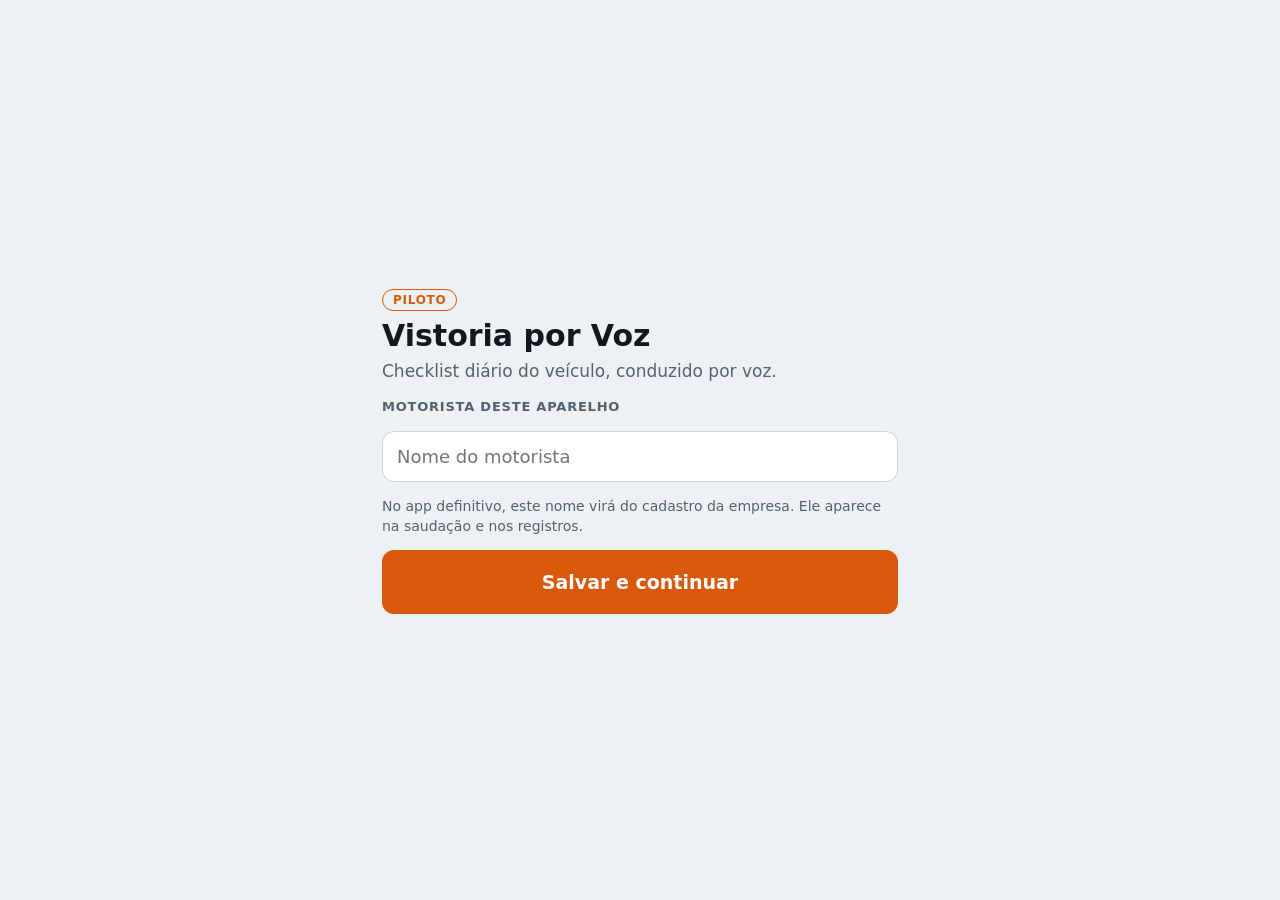
==== index.html @ 306d656b "Add files via upload" ====
<!doctype html>
<html lang="pt-BR">
<head>
  <meta charset="utf-8">
  <meta name="viewport" content="width=device-width, initial-scale=1, viewport-fit=cover">
  <meta name="theme-color" content="#E2620E">
  <meta name="description" content="Vistoria diária de veículos conduzida por voz.">
  <title>Vistoria por Voz</title>
  <link rel="manifest" href="manifest.webmanifest">
  <link rel="icon" type="image/png" href="icon-192.png">
  <link rel="apple-touch-icon" href="icon-192.png">
  <link rel="stylesheet" href="style.css">
</head>
<body>
  <div id="app" aria-live="polite"></div>
  <noscript>Este aplicativo precisa de JavaScript ativado.</noscript>
  <script src="checklist.js"></script>
  <script src="falas.js"></script>
  <script src="app.js"></script>
</body>
</html>
---- style.css ----
/* Vistoria por Voz — paleta de frota: azul-petróleo, laranja de segurança.
   Botões de resposta propositalmente neutros: cor não deve induzir a resposta. */
:root {
  --bg: #EDF1F4; --sup: #FFFFFF; --sup2: #E1E7ED; --tinta: #12181F; --tinta2: #536170;
  --linha: #C9D3DC; --acento: #D9590B; --acento-tinta: #FFFFFF; --acento-suave: #FBE4D4;
  --ok: #1D8A4C; --leve: #9A6500; --grave: #C2352A;
  --app-b: #E4EBF1; --mot-b: #D9590B; --mot-tinta: #FFFFFF;
  --fonte: system-ui, -apple-system, "Segoe UI", Roboto, "Noto Sans", sans-serif;
  --mono: ui-monospace, "Roboto Mono", "SFMono-Regular", Menlo, monospace;
  color-scheme: light;
}
@media (prefers-color-scheme: dark) {
  :root {
    --bg: #0E141A; --sup: #161F28; --sup2: #1F2B36; --tinta: #EDF2F6; --tinta2: #9BAEBE;
    --linha: #2A3844; --acento: #FF7A1F; --acento-tinta: #10161C; --acento-suave: #3A2416;
    --ok: #3CC673; --leve: #E0A93E; --grave: #FF6A5C;
    --app-b: #1F2A35; --mot-b: #FF7A1F; --mot-tinta: #10161C;
    color-scheme: dark;
  }
}
* { box-sizing: border-box; }
html, body { height: 100%; margin: 0; }
body { background: var(--bg); color: var(--tinta); font-family: var(--fonte); font-size: 17px; line-height: 1.45;
  -webkit-font-smoothing: antialiased; -webkit-tap-highlight-color: transparent; }
#app { height: 100%; max-width: 560px; margin: 0 auto; }
.tela { display: flex; flex-direction: column; min-height: 100%; height: 100%; background: var(--bg); }
h1, h2, h3 { margin: 0; line-height: 1.15; text-wrap: balance; }

/* topo */
.topo { display: flex; align-items: center; gap: 10px; padding: calc(10px + env(safe-area-inset-top, 0px)) 12px 10px;
  background: var(--sup); border-bottom: 1px solid var(--linha); position: sticky; top: 0; z-index: 5; }
.topo .h-txt { flex: 1; min-width: 0; display: flex; flex-direction: column; }
.topo .h-t { font-weight: 800; font-size: 16px; letter-spacing: .01em; }
.topo .h-s { font-size: 13px; color: var(--tinta2); white-space: nowrap; overflow: hidden; text-overflow: ellipsis; }
.btn-topo { background: transparent; border: 1px solid var(--linha); color: var(--tinta); border-radius: 10px;
  padding: 8px 12px; font: 600 14px var(--fonte); min-height: 40px; cursor: pointer; }
.chip-voz { font-size: 11px; font-weight: 700; text-transform: uppercase; letter-spacing: .05em; padding: 5px 9px;
  border-radius: 999px; background: var(--sup2); color: var(--tinta2); white-space: nowrap; }
.chip-voz.on { color: var(--ok); }
.chip-voz.off { color: var(--leve); }
body.ouvindo .chip-voz { color: var(--acento-tinta); background: var(--acento); }
.prog { height: 4px; background: var(--sup2); }
.prog-barra { height: 100%; background: var(--acento); width: 0; transition: width .3s ease; }

/* conversa */
.log { flex: 1; overflow-y: auto; padding: 16px; display: flex; flex-direction: column; gap: 10px; }
.balao { max-width: 86%; padding: 11px 14px; border-radius: 16px; }
.balao.app { align-self: flex-start; background: var(--app-b); border-bottom-left-radius: 5px; }
.balao.mot { align-self: flex-end; background: var(--mot-b); color: var(--mot-tinta); border-bottom-right-radius: 5px; font-weight: 600; }
.balao.sis { align-self: center; background: none; color: var(--tinta2); font-size: 13px; text-align: center; padding: 2px; max-width: 100%; }
.cartao { background: var(--sup); border: 1px solid var(--linha); border-left: 5px solid var(--acento); border-radius: 12px; padding: 13px 15px; }
.cartao.item { border-left-color: var(--tinta2); }
.cartao.ok { border-left-color: var(--ok); }
.cartao.leve { border-left-color: var(--leve); }
.cartao.grave { border-left-color: var(--grave); }
.cartao.grave .c-val { color: var(--grave); }
.c-rot { font-size: 12px; font-weight: 700; text-transform: uppercase; letter-spacing: .06em; color: var(--tinta2); }
.c-val { font-weight: 700; font-size: 19px; margin-top: 3px; }
.c-nota { margin: 6px 0 0; font-size: 14px; color: var(--tinta2); }
.c-lista { margin: 6px 0 0; padding-left: 20px; }
table.dados { width: 100%; border-collapse: collapse; margin-top: 6px; font-size: 15px; }
table.dados td { padding: 3px 0; vertical-align: top; }
table.dados td:first-child { color: var(--tinta2); width: 44%; padding-right: 8px; }
table.dados td:last-child { font-weight: 600; font-variant-numeric: tabular-nums; }

/* rodapé de ações */
.rodape { background: var(--sup); border-top: 1px solid var(--linha); padding: 12px 14px calc(12px + env(safe-area-inset-bottom, 0px));
  display: flex; flex-direction: column; gap: 10px; }
.prompt { font-size: 14px; color: var(--tinta2); text-align: center; min-height: 20px; }
.prompt:empty { display: none; }
.acoes { display: flex; flex-direction: column; gap: 10px; }
.linha { display: flex; gap: 10px; }
.linha > * { flex: 1; }

/* botões */
.btn { font: 600 17px var(--fonte); border: 1px solid transparent; border-radius: 12px; padding: 14px 16px; min-height: 56px;
  cursor: pointer; background: var(--sup2); color: var(--tinta); width: 100%; transition: transform .06s, filter .15s; }
.btn:active { transform: scale(.98); }
.btn:focus-visible, .btn-topo:focus-visible, .op:focus-visible { outline: 3px solid var(--acento); outline-offset: 2px; }
.btn.pri { background: var(--acento); color: var(--acento-tinta); }
.btn.sec { background: transparent; border-color: var(--linha); }
.btn.grande { min-height: 64px; font-size: 19px; font-weight: 800; }
.btn.peq { min-height: 44px; font-size: 15px; padding: 8px 12px; }
.btn.perigo { background: transparent; border-color: var(--grave); color: var(--grave); }
.btn.mic { background: var(--acento-suave); color: var(--tinta); border-color: var(--acento); }
body.ouvindo .btn.mic { background: var(--acento); color: var(--acento-tinta); animation: pulso 1.1s ease-in-out infinite; }
@keyframes pulso { 0%, 100% { filter: brightness(1); } 50% { filter: brightness(1.2); } }
@media (prefers-reduced-motion: reduce) { body.ouvindo .btn.mic { animation: none; } .prog-barra { transition: none; } }

.opcoes { display: grid; grid-template-columns: 1fr; gap: 8px; }
.opcoes.sn { grid-template-columns: 1fr 1fr; }
.op { font: 700 18px var(--fonte); border: 2px solid var(--linha); background: var(--sup); color: var(--tinta);
  border-radius: 12px; padding: 14px; min-height: 60px; cursor: pointer; text-align: left; }
.opcoes.sn .op { text-align: center; font-size: 20px; }
.op:active { border-color: var(--acento); }

.visor { font: 600 34px var(--mono); letter-spacing: .14em; text-align: center; background: var(--sup2); border-radius: 12px;
  padding: 10px; min-height: 60px; display: flex; align-items: center; justify-content: center; font-variant-numeric: tabular-nums; }
.visor.vazio { color: var(--tinta2); }
.teclado { display: grid; grid-template-columns: repeat(3, 1fr); gap: 8px; }
.teclado .btn { font: 600 24px var(--mono); min-height: 56px; padding: 8px; }
.teclado .btn.ok { background: var(--ok); color: #fff; font-family: var(--fonte); font-size: 19px; }

textarea { width: 100%; font: 17px var(--fonte); padding: 12px; border-radius: 12px; border: 1px solid var(--linha);
  background: var(--sup); color: var(--tinta); resize: vertical; }
input[type=text] { width: 100%; font: 18px var(--fonte); padding: 14px; border-radius: 12px; border: 1px solid var(--linha);
  background: var(--sup); color: var(--tinta); }

/* telas comuns */
.corpo { flex: 1; overflow-y: auto; padding: 18px 16px calc(24px + env(safe-area-inset-bottom, 0px)); display: flex; flex-direction: column; gap: 14px; }
.setup { justify-content: center; padding: calc(24px + env(safe-area-inset-top, 0px)) 22px 24px; gap: 14px; }
.tag { align-self: flex-start; font-size: 12px; font-weight: 700; text-transform: uppercase; letter-spacing: .06em;
  color: var(--acento); border: 1px solid var(--acento); border-radius: 999px; padding: 3px 10px; }
.marca h1 { font-size: 30px; font-weight: 800; margin-top: 8px; }
.sub { color: var(--tinta2); margin: 6px 0 0; }
.rotulo { font-size: 13px; font-weight: 700; text-transform: uppercase; letter-spacing: .06em; color: var(--tinta2); }
.dica { font-size: 14px; color: var(--tinta2); margin: 0; }
.saud h2 { font-size: 26px; font-weight: 800; }
.painel { background: var(--sup); border: 1px solid var(--linha); border-radius: 14px; padding: 14px 16px; display: flex; flex-direction: column; gap: 6px; }
.painel .p-t { font-size: 12px; font-weight: 700; text-transform: uppercase; letter-spacing: .06em; color: var(--tinta2); }
.status { display: flex; flex-direction: column; gap: 4px; font-size: 14px; color: var(--tinta2); }
.status b { color: var(--tinta); font-weight: 600; }
.lista { display: flex; flex-direction: column; gap: 8px; }
.linha-hist { display: flex; align-items: center; justify-content: space-between; gap: 10px; width: 100%; text-align: left;
  background: var(--sup); border: 1px solid var(--linha); border-radius: 12px; padding: 12px 14px; font: 16px var(--fonte); color: var(--tinta); cursor: pointer; }
.lh-a { display: flex; flex-direction: column; min-width: 0; }
.lh-a span { font-size: 13px; color: var(--tinta2); }
.selo { font-size: 12px; font-weight: 700; padding: 4px 9px; border-radius: 999px; white-space: nowrap; background: var(--sup2); }
.selo.ok { color: var(--ok); } .selo.leve { color: var(--leve); } .selo.grave { color: var(--grave); }
.vazio-msg { color: var(--tinta2); text-align: center; padding: 24px 0; }
.tabela-wrap { overflow-x: auto; }
table.resp { width: 100%; border-collapse: collapse; font-size: 14px; }
table.resp th, table.resp td { text-align: left; padding: 8px 6px; border-bottom: 1px solid var(--linha); vertical-align: top; }
table.resp th { font-size: 12px; text-transform: uppercase; letter-spacing: .04em; color: var(--tinta2); }
table.resp td.num { font-variant-numeric: tabular-nums; white-space: nowrap; }
.n-OK { color: var(--ok); font-weight: 700; } .n-LEVE { color: var(--leve); font-weight: 700; }
.n-GRAVE { color: var(--grave); font-weight: 700; } .n-RELATO { color: var(--tinta2); font-weight: 700; }
.check { display: flex; gap: 12px; align-items: flex-start; font-size: 15px; }
.check input { width: 22px; height: 22px; margin-top: 2px; accent-color: var(--acento); }

#toast { position: fixed; left: 50%; bottom: calc(18px + env(safe-area-inset-bottom, 0px)); transform: translate(-50%, 20px);
  background: var(--tinta); color: var(--bg); padding: 10px 16px; border-radius: 10px; font-size: 15px; max-width: 90vw;
  opacity: 0; pointer-events: none; transition: opacity .2s, transform .2s; z-index: 50; }
#toast.on { opacity: 1; transform: translate(-50%, 0); }
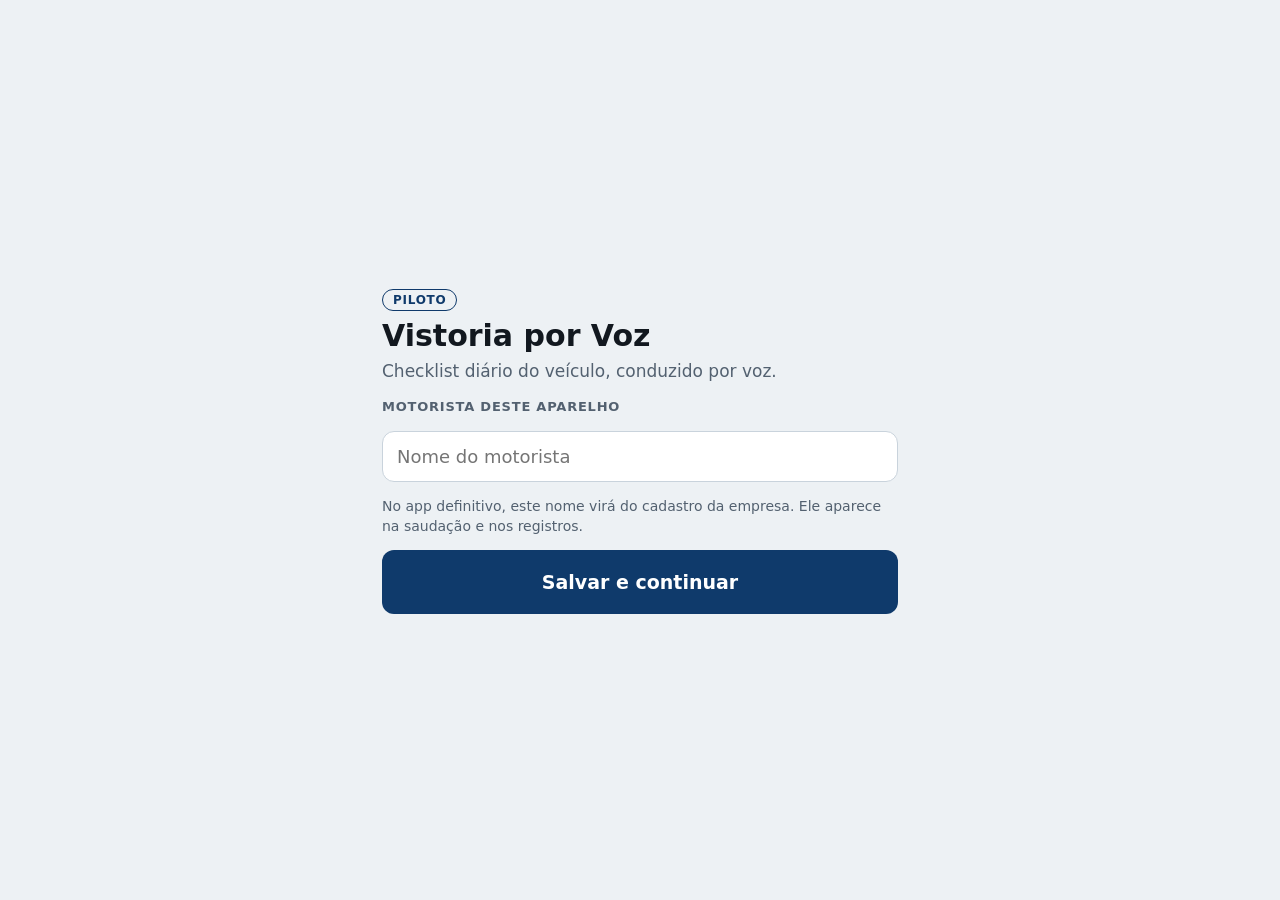
==== commit acfd7fce: "Add files via upload" ====
--- a/index.html
+++ b/index.html
@@ -3,7 +3,7 @@
 <head>
   <meta charset="utf-8">
   <meta name="viewport" content="width=device-width, initial-scale=1, viewport-fit=cover">
-  <meta name="theme-color" content="#E2620E">
+  <meta name="theme-color" content="#0F3A6B">
   <meta name="description" content="Vistoria diária de veículos conduzida por voz.">
   <title>Vistoria por Voz</title>
   <link rel="manifest" href="manifest.webmanifest">
--- a/style.css
+++ b/style.css
@@ -2,9 +2,9 @@
    Botões de resposta propositalmente neutros: cor não deve induzir a resposta. */
 :root {
   --bg: #EDF1F4; --sup: #FFFFFF; --sup2: #E1E7ED; --tinta: #12181F; --tinta2: #536170;
-  --linha: #C9D3DC; --acento: #D9590B; --acento-tinta: #FFFFFF; --acento-suave: #FBE4D4;
+  --linha: #C9D3DC; --acento: #0F3A6B; --acento-tinta: #FFFFFF; --acento-suave: #DCE6F2;
   --ok: #1D8A4C; --leve: #9A6500; --grave: #C2352A;
-  --app-b: #E4EBF1; --mot-b: #D9590B; --mot-tinta: #FFFFFF;
+  --app-b: #E4EBF1; --mot-b: #0F3A6B; --mot-tinta: #FFFFFF;
   --fonte: system-ui, -apple-system, "Segoe UI", Roboto, "Noto Sans", sans-serif;
   --mono: ui-monospace, "Roboto Mono", "SFMono-Regular", Menlo, monospace;
   color-scheme: light;
@@ -12,9 +12,9 @@
 @media (prefers-color-scheme: dark) {
   :root {
     --bg: #0E141A; --sup: #161F28; --sup2: #1F2B36; --tinta: #EDF2F6; --tinta2: #9BAEBE;
-    --linha: #2A3844; --acento: #FF7A1F; --acento-tinta: #10161C; --acento-suave: #3A2416;
+    --linha: #2A3844; --acento: #2F6DB5; --acento-tinta: #FFFFFF; --acento-suave: #172A40;
     --ok: #3CC673; --leve: #E0A93E; --grave: #FF6A5C;
-    --app-b: #1F2A35; --mot-b: #FF7A1F; --mot-tinta: #10161C;
+    --app-b: #1F2A35; --mot-b: #2F6DB5; --mot-tinta: #FFFFFF;
     color-scheme: dark;
   }
 }
